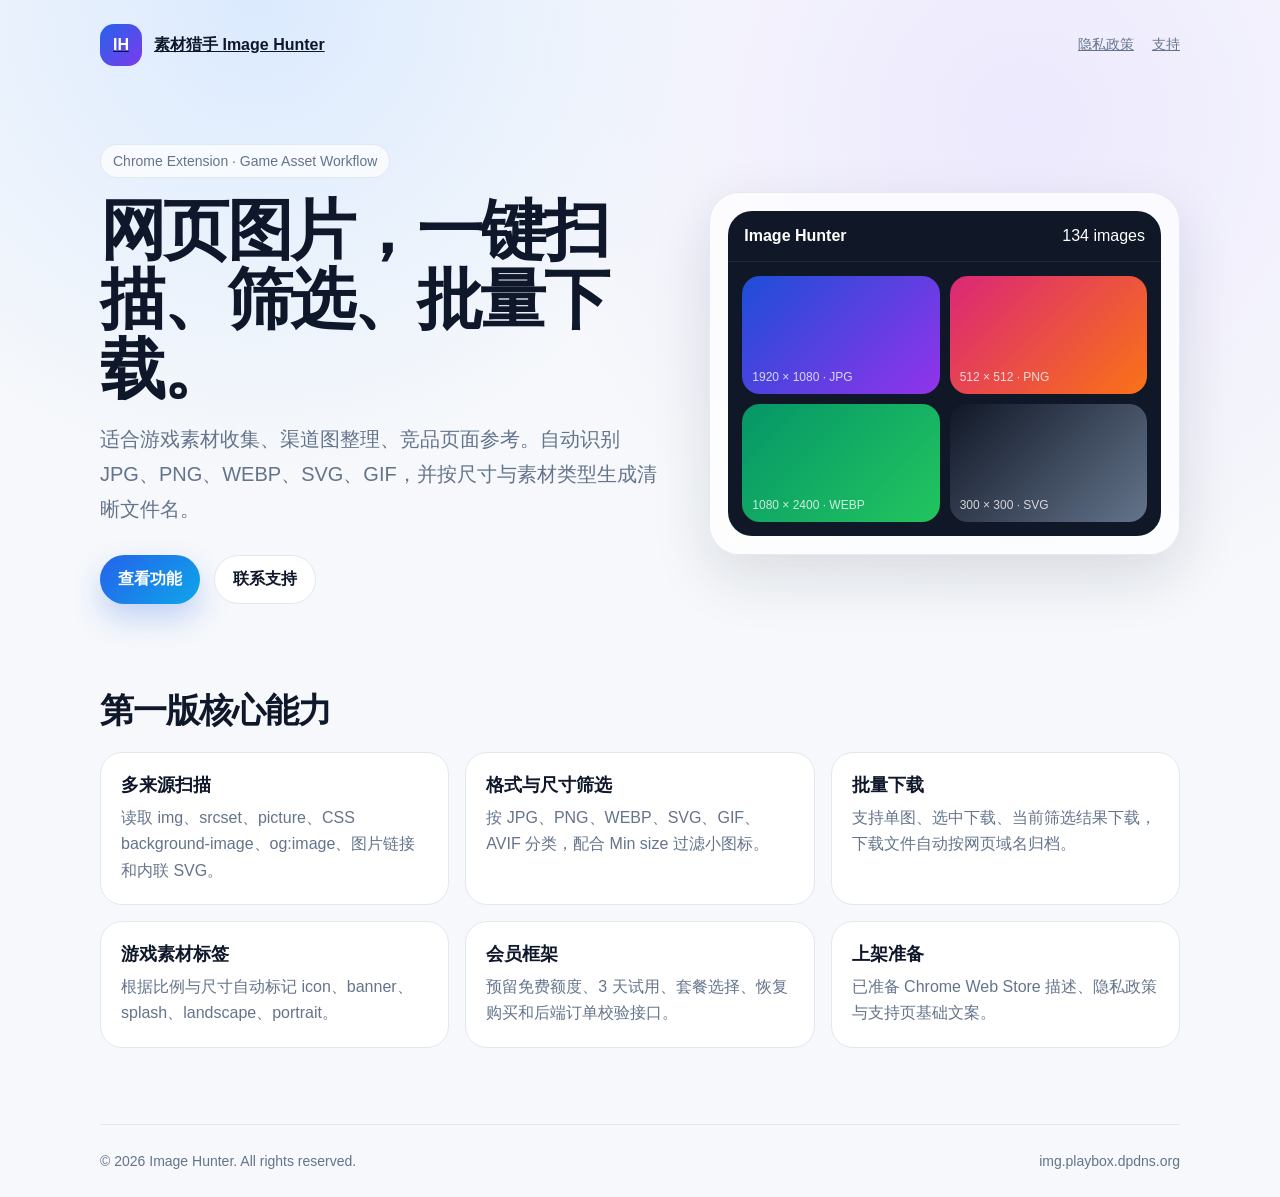
==== index.html @ cf225bb0 "update files" ====
<!doctype html>
<html lang="zh-CN">
<head>
  <meta charset="utf-8" />
  <meta name="viewport" content="width=device-width, initial-scale=1" />
  <title>素材猎手 Image Hunter - 网页图片批量下载器</title>
  <meta name="description" content="素材猎手 Image Hunter，一键扫描网页图片，按格式、尺寸和素材类型筛选，批量下载并自动命名。" />
  <link rel="stylesheet" href="./assets/site.css" />
</head>
<body>
  <div class="wrap">
    <nav class="nav">
      <a class="logo" href="/" aria-label="素材猎手首页"><span class="logo-mark">IH</span><span>素材猎手 Image Hunter</span></a>
      <div class="nav-links">
        <a href="/privacy">隐私政策</a>
        <a href="/support">支持</a>
      </div>
    </nav>

    <section class="hero">
      <div>
        <span class="badge">Chrome Extension · Game Asset Workflow</span>
        <h1>网页图片，一键扫描、筛选、批量下载。</h1>
        <p class="lead">适合游戏素材收集、渠道图整理、竞品页面参考。自动识别 JPG、PNG、WEBP、SVG、GIF，并按尺寸与素材类型生成清晰文件名。</p>
        <div class="actions">
          <a class="btn primary" href="#features">查看功能</a>
          <a class="btn secondary" href="/support">联系支持</a>
        </div>
      </div>
      <div class="product-card">
        <div class="mock" aria-hidden="true">
          <div class="mock-top"><strong>Image Hunter</strong><span>134 images</span></div>
          <div class="mock-grid">
            <div class="tile" data-size="1920 × 1080 · JPG"></div>
            <div class="tile" data-size="512 × 512 · PNG"></div>
            <div class="tile" data-size="1080 × 2400 · WEBP"></div>
            <div class="tile" data-size="300 × 300 · SVG"></div>
          </div>
        </div>
      </div>
    </section>

    <section id="features" class="section">
      <h2>第一版核心能力</h2>
      <div class="grid">
        <article class="card"><h3>多来源扫描</h3><p>读取 img、srcset、picture、CSS background-image、og:image、图片链接和内联 SVG。</p></article>
        <article class="card"><h3>格式与尺寸筛选</h3><p>按 JPG、PNG、WEBP、SVG、GIF、AVIF 分类，配合 Min size 过滤小图标。</p></article>
        <article class="card"><h3>批量下载</h3><p>支持单图、选中下载、当前筛选结果下载，下载文件自动按网页域名归档。</p></article>
        <article class="card"><h3>游戏素材标签</h3><p>根据比例与尺寸自动标记 icon、banner、splash、landscape、portrait。</p></article>
        <article class="card"><h3>会员框架</h3><p>预留免费额度、3 天试用、套餐选择、恢复购买和后端订单校验接口。</p></article>
        <article class="card"><h3>上架准备</h3><p>已准备 Chrome Web Store 描述、隐私政策与支持页基础文案。</p></article>
      </div>
    </section>

    <footer class="footer">
      <span>© 2026 Image Hunter. All rights reserved.</span>
      <span>img.playbox.dpdns.org</span>
    </footer>
  </div>
</body>
</html>
---- assets/site.css ----
:root {
  color-scheme: light;
  --bg: #f6f8fb;
  --card: #ffffff;
  --text: #0f172a;
  --muted: #64748b;
  --line: #e2e8f0;
  --brand: #2563eb;
  --brand2: #7c3aed;
  --soft: #eef4ff;
  --radius: 22px;
}
* { box-sizing: border-box; }
body {
  margin: 0;
  font-family: -apple-system, BlinkMacSystemFont, "Segoe UI", "PingFang SC", "Microsoft YaHei", Arial, sans-serif;
  background: radial-gradient(circle at 20% 0%, #dbeafe 0, transparent 30%), radial-gradient(circle at 80% 10%, #ede9fe 0, transparent 34%), var(--bg);
  color: var(--text);
}
a { color: inherit; }
.wrap { width: min(1080px, calc(100% - 40px)); margin: 0 auto; }
.nav { display: flex; align-items: center; justify-content: space-between; padding: 24px 0; }
.logo { display: flex; gap: 12px; align-items: center; font-weight: 800; }
.logo-mark { width: 42px; height: 42px; border-radius: 14px; background: linear-gradient(135deg, var(--brand), var(--brand2)); display: grid; place-items: center; color: white; }
.nav-links { display: flex; gap: 18px; color: var(--muted); font-size: 14px; }
.hero { display: grid; grid-template-columns: 1.1fr .9fr; gap: 34px; align-items: center; padding: 54px 0 48px; }
.badge { display: inline-flex; gap: 8px; align-items: center; padding: 8px 12px; border: 1px solid var(--line); border-radius: 999px; background: rgba(255,255,255,.7); color: var(--muted); font-size: 14px; }
h1 { font-size: clamp(36px, 6vw, 66px); line-height: 1.05; margin: 18px 0 18px; letter-spacing: -0.04em; }
.lead { font-size: 20px; line-height: 1.75; color: var(--muted); margin: 0 0 28px; }
.actions { display: flex; gap: 14px; flex-wrap: wrap; }
.btn { border: 0; border-radius: 999px; padding: 13px 18px; font-weight: 800; text-decoration: none; display: inline-flex; align-items: center; justify-content: center; }
.btn.primary { color: white; background: linear-gradient(135deg, var(--brand), #0ea5e9); box-shadow: 0 14px 30px rgba(37,99,235,.25); }
.btn.secondary { background: white; color: var(--text); border: 1px solid var(--line); }
.product-card { background: rgba(255,255,255,.72); border: 1px solid rgba(226,232,240,.9); border-radius: 30px; padding: 18px; box-shadow: 0 22px 60px rgba(15, 23, 42, .12); backdrop-filter: blur(12px); }
.mock { border-radius: 24px; overflow: hidden; background: #101827; color: white; }
.mock-top { display: flex; align-items: center; justify-content: space-between; padding: 16px; border-bottom: 1px solid rgba(255,255,255,.08); }
.mock-grid { display: grid; grid-template-columns: repeat(2, 1fr); gap: 10px; padding: 14px; }
.tile { height: 118px; border-radius: 18px; position: relative; overflow: hidden; background: linear-gradient(135deg, #1d4ed8, #9333ea); }
.tile:nth-child(2) { background: linear-gradient(135deg, #db2777, #f97316); }
.tile:nth-child(3) { background: linear-gradient(135deg, #059669, #22c55e); }
.tile:nth-child(4) { background: linear-gradient(135deg, #111827, #64748b); }
.tile::after { content: attr(data-size); position: absolute; left: 10px; bottom: 10px; font-size: 12px; color: rgba(255,255,255,.78); }
.section { padding: 36px 0; }
.section h2 { font-size: 34px; letter-spacing: -0.03em; margin: 0 0 18px; }
.grid { display: grid; grid-template-columns: repeat(3, 1fr); gap: 16px; }
.card { background: var(--card); border: 1px solid var(--line); border-radius: var(--radius); padding: 20px; }
.card h3 { margin: 0 0 8px; font-size: 18px; }
.card p { margin: 0; color: var(--muted); line-height: 1.65; }
.footer { border-top: 1px solid var(--line); margin-top: 40px; padding: 28px 0; color: var(--muted); font-size: 14px; display: flex; justify-content: space-between; gap: 18px; flex-wrap: wrap; }
.doc { background: rgba(255,255,255,.82); border: 1px solid var(--line); border-radius: 26px; padding: 28px; line-height: 1.75; }
.doc h1 { font-size: 36px; }
.doc h2 { margin-top: 28px; }
.doc p, .doc li { color: var(--muted); }
@media (max-width: 820px) {
  .hero, .grid { grid-template-columns: 1fr; }
  .nav { align-items: flex-start; gap: 14px; flex-direction: column; }
}
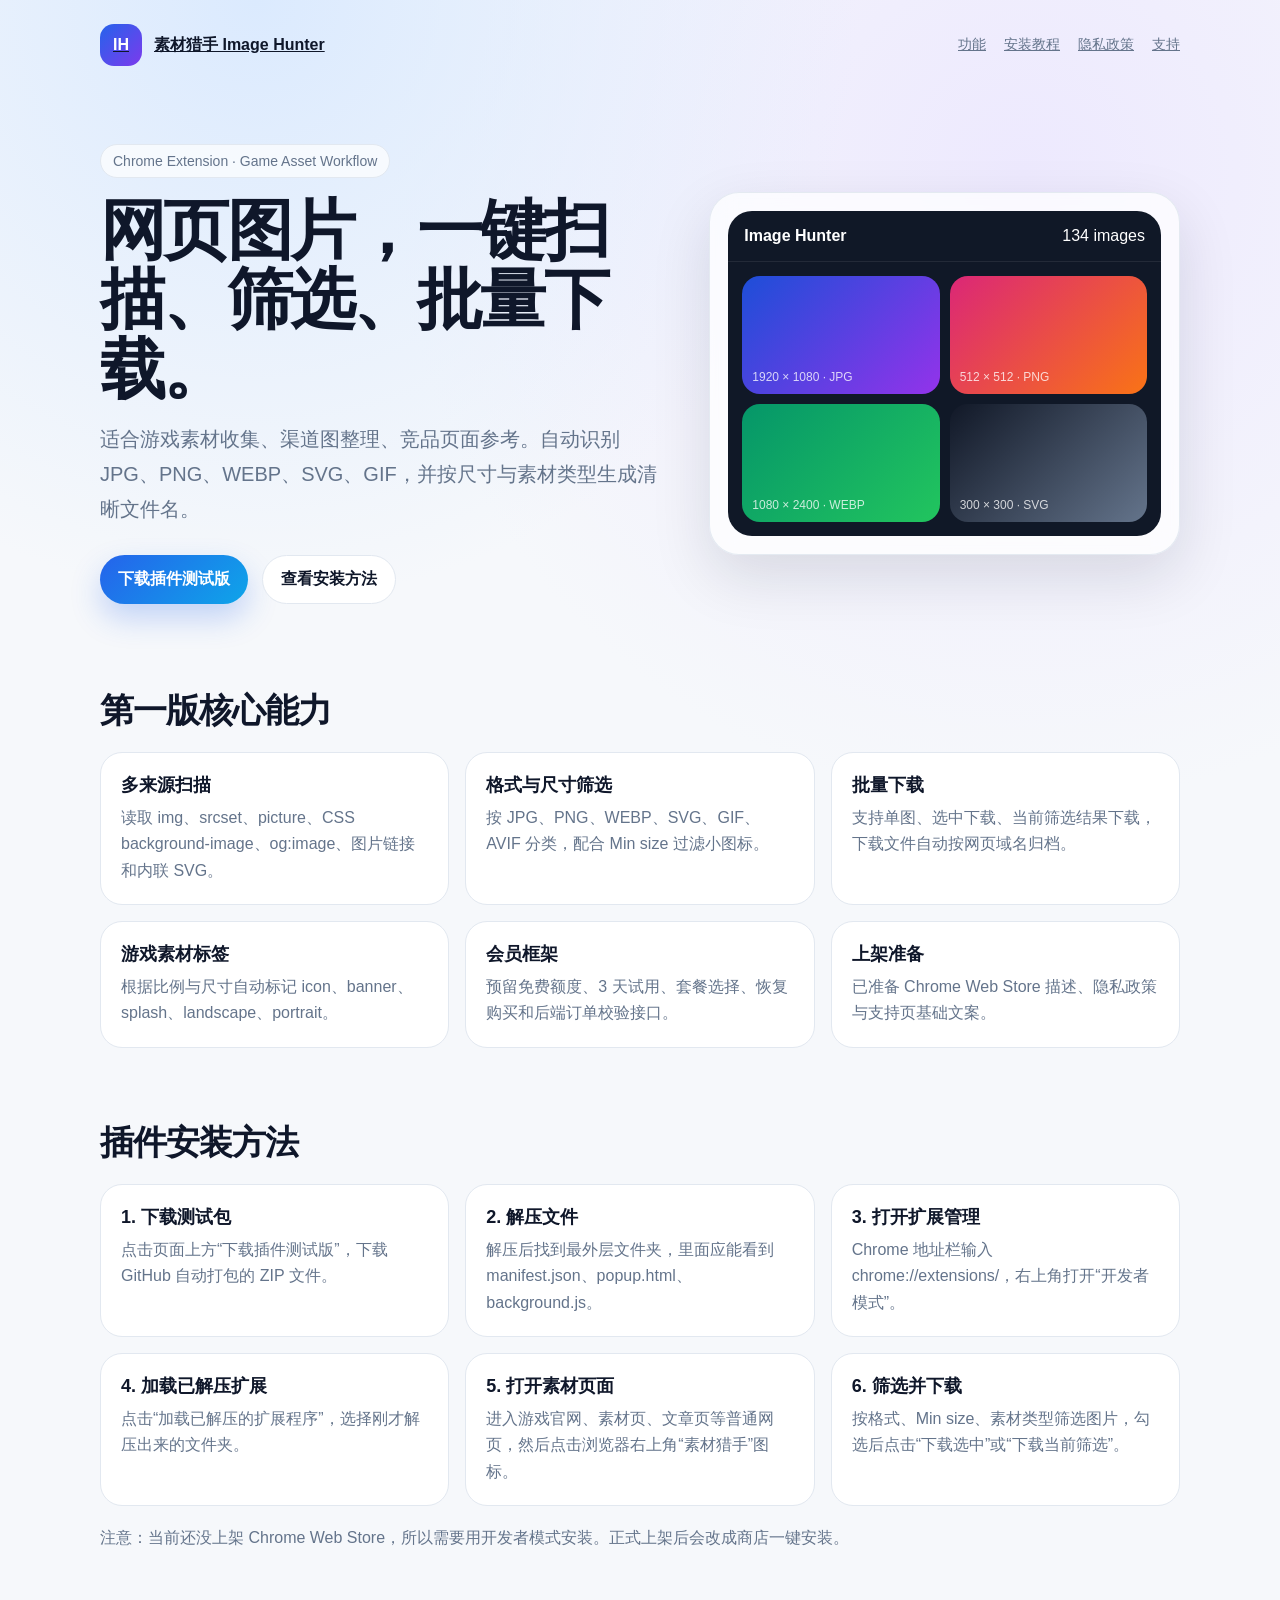
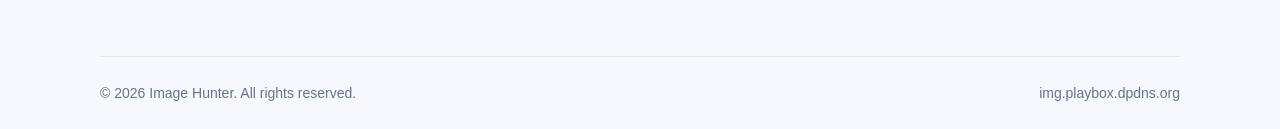
==== commit 49f09f65: "add plugin download link" ====
--- a/index.html
+++ b/index.html
@@ -12,6 +12,8 @@
     <nav class="nav">
       <a class="logo" href="/" aria-label="素材猎手首页"><span class="logo-mark">IH</span><span>素材猎手 Image Hunter</span></a>
       <div class="nav-links">
+        <a href="#features">功能</a>
+        <a href="#install">安装教程</a>
         <a href="/privacy">隐私政策</a>
         <a href="/support">支持</a>
       </div>
@@ -23,8 +25,8 @@
         <h1>网页图片，一键扫描、筛选、批量下载。</h1>
         <p class="lead">适合游戏素材收集、渠道图整理、竞品页面参考。自动识别 JPG、PNG、WEBP、SVG、GIF，并按尺寸与素材类型生成清晰文件名。</p>
         <div class="actions">
-          <a class="btn primary" href="#features">查看功能</a>
-          <a class="btn secondary" href="/support">联系支持</a>
+          <a class="btn primary" href="https://github.com/wangmiao033/img.playbox.dpdns.org/archive/refs/heads/main.zip">下载插件测试版</a>
+          <a class="btn secondary" href="#install">查看安装方法</a>
         </div>
       </div>
       <div class="product-card">
@@ -52,6 +54,19 @@
       </div>
     </section>
 
+    <section id="install" class="section">
+      <h2>插件安装方法</h2>
+      <div class="grid">
+        <article class="card"><h3>1. 下载测试包</h3><p>点击页面上方“下载插件测试版”，下载 GitHub 自动打包的 ZIP 文件。</p></article>
+        <article class="card"><h3>2. 解压文件</h3><p>解压后找到最外层文件夹，里面应能看到 manifest.json、popup.html、background.js。</p></article>
+        <article class="card"><h3>3. 打开扩展管理</h3><p>Chrome 地址栏输入 chrome://extensions/，右上角打开“开发者模式”。</p></article>
+        <article class="card"><h3>4. 加载已解压扩展</h3><p>点击“加载已解压的扩展程序”，选择刚才解压出来的文件夹。</p></article>
+        <article class="card"><h3>5. 打开素材页面</h3><p>进入游戏官网、素材页、文章页等普通网页，然后点击浏览器右上角“素材猎手”图标。</p></article>
+        <article class="card"><h3>6. 筛选并下载</h3><p>按格式、Min size、素材类型筛选图片，勾选后点击“下载选中”或“下载当前筛选”。</p></article>
+      </div>
+      <p class="lead" style="font-size:16px;margin-top:18px;">注意：当前还没上架 Chrome Web Store，所以需要用开发者模式安装。正式上架后会改成商店一键安装。</p>
+    </section>
+
     <footer class="footer">
       <span>© 2026 Image Hunter. All rights reserved.</span>
       <span>img.playbox.dpdns.org</span>
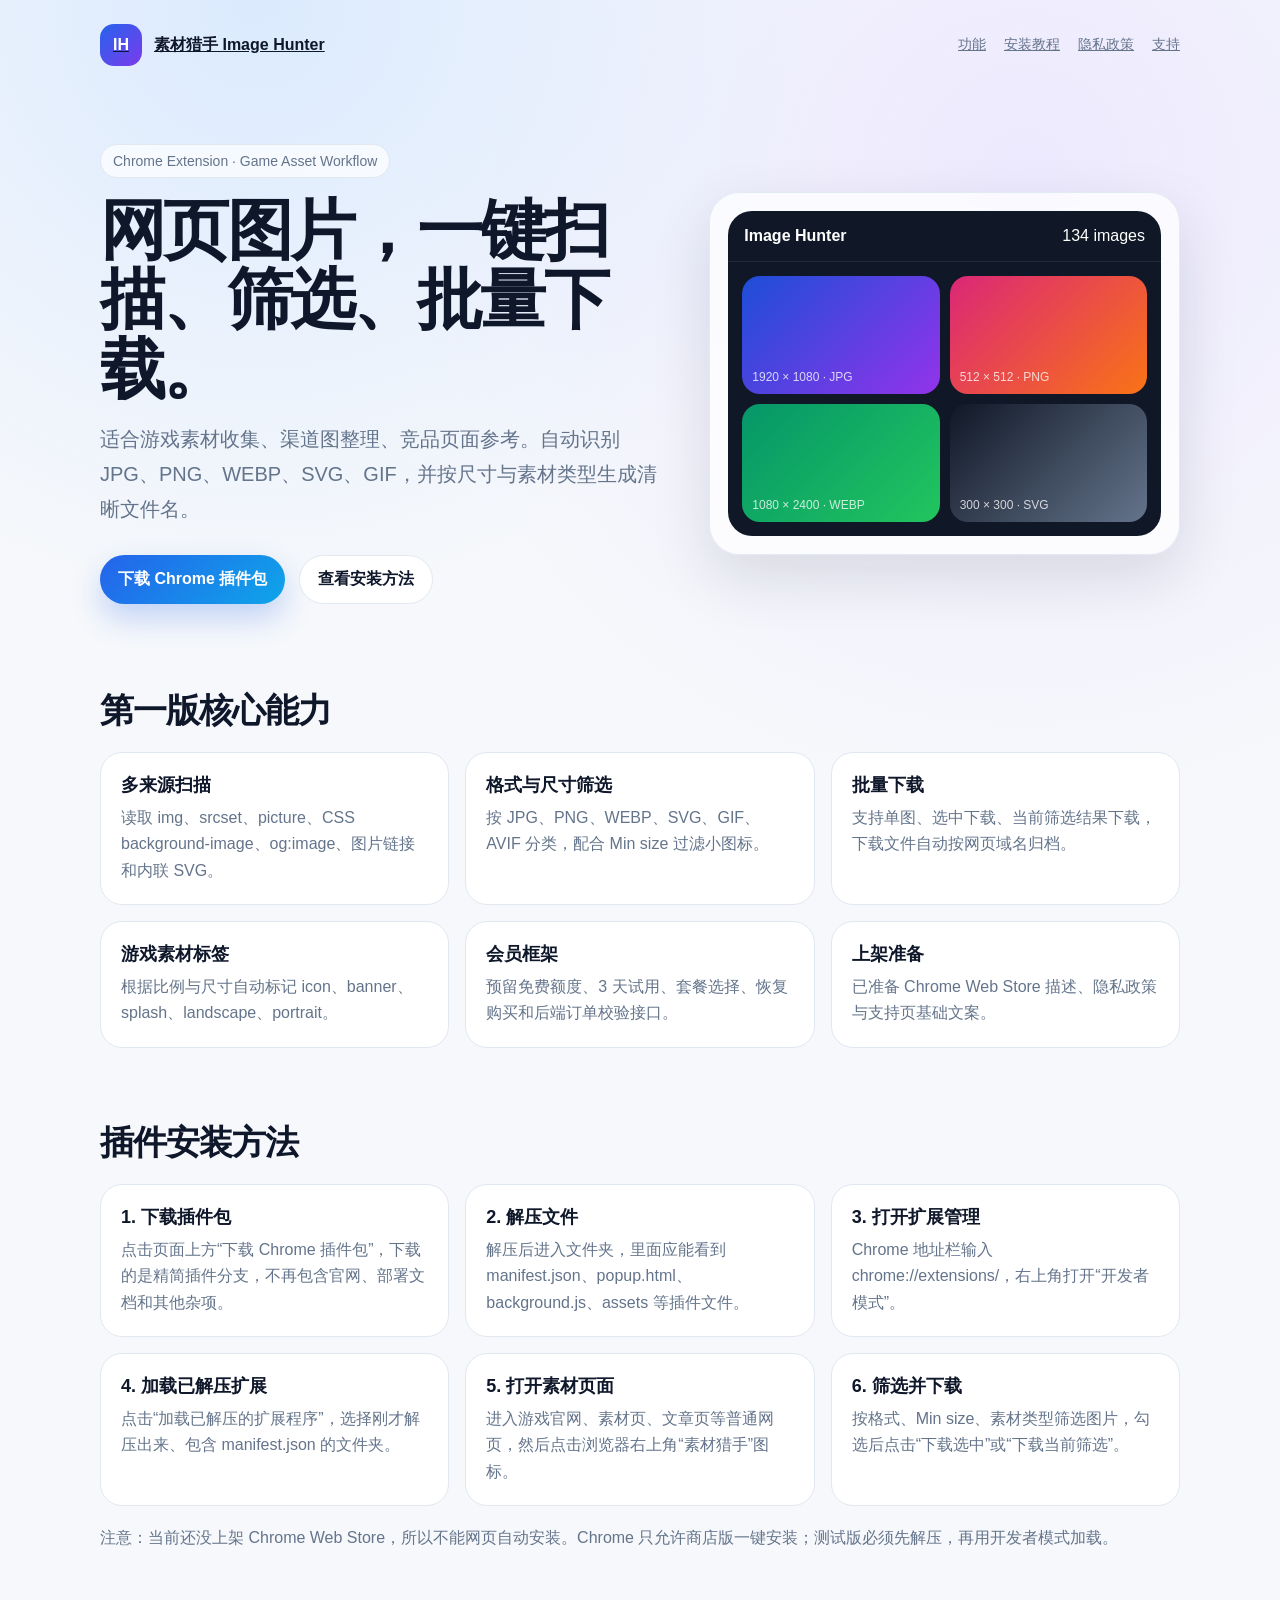
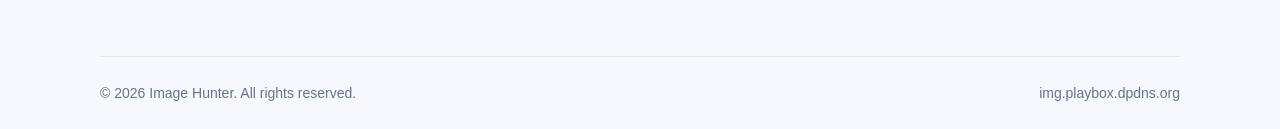
==== commit 9395c016: "use plugin branch download" ====
--- a/index.html
+++ b/index.html
@@ -25,7 +25,7 @@
         <h1>网页图片，一键扫描、筛选、批量下载。</h1>
         <p class="lead">适合游戏素材收集、渠道图整理、竞品页面参考。自动识别 JPG、PNG、WEBP、SVG、GIF，并按尺寸与素材类型生成清晰文件名。</p>
         <div class="actions">
-          <a class="btn primary" href="https://github.com/wangmiao033/img.playbox.dpdns.org/archive/refs/heads/main.zip">下载插件测试版</a>
+          <a class="btn primary" href="https://github.com/wangmiao033/img.playbox.dpdns.org/archive/refs/heads/plugin.zip">下载 Chrome 插件包</a>
           <a class="btn secondary" href="#install">查看安装方法</a>
         </div>
       </div>
@@ -57,14 +57,14 @@
     <section id="install" class="section">
       <h2>插件安装方法</h2>
       <div class="grid">
-        <article class="card"><h3>1. 下载测试包</h3><p>点击页面上方“下载插件测试版”，下载 GitHub 自动打包的 ZIP 文件。</p></article>
-        <article class="card"><h3>2. 解压文件</h3><p>解压后找到最外层文件夹，里面应能看到 manifest.json、popup.html、background.js。</p></article>
+        <article class="card"><h3>1. 下载插件包</h3><p>点击页面上方“下载 Chrome 插件包”，下载的是精简插件分支，不再包含官网、部署文档和其他杂项。</p></article>
+        <article class="card"><h3>2. 解压文件</h3><p>解压后进入文件夹，里面应能看到 manifest.json、popup.html、background.js、assets 等插件文件。</p></article>
         <article class="card"><h3>3. 打开扩展管理</h3><p>Chrome 地址栏输入 chrome://extensions/，右上角打开“开发者模式”。</p></article>
-        <article class="card"><h3>4. 加载已解压扩展</h3><p>点击“加载已解压的扩展程序”，选择刚才解压出来的文件夹。</p></article>
+        <article class="card"><h3>4. 加载已解压扩展</h3><p>点击“加载已解压的扩展程序”，选择刚才解压出来、包含 manifest.json 的文件夹。</p></article>
         <article class="card"><h3>5. 打开素材页面</h3><p>进入游戏官网、素材页、文章页等普通网页，然后点击浏览器右上角“素材猎手”图标。</p></article>
         <article class="card"><h3>6. 筛选并下载</h3><p>按格式、Min size、素材类型筛选图片，勾选后点击“下载选中”或“下载当前筛选”。</p></article>
       </div>
-      <p class="lead" style="font-size:16px;margin-top:18px;">注意：当前还没上架 Chrome Web Store，所以需要用开发者模式安装。正式上架后会改成商店一键安装。</p>
+      <p class="lead" style="font-size:16px;margin-top:18px;">注意：当前还没上架 Chrome Web Store，所以不能网页自动安装。Chrome 只允许商店版一键安装；测试版必须先解压，再用开发者模式加载。</p>
     </section>
 
     <footer class="footer">
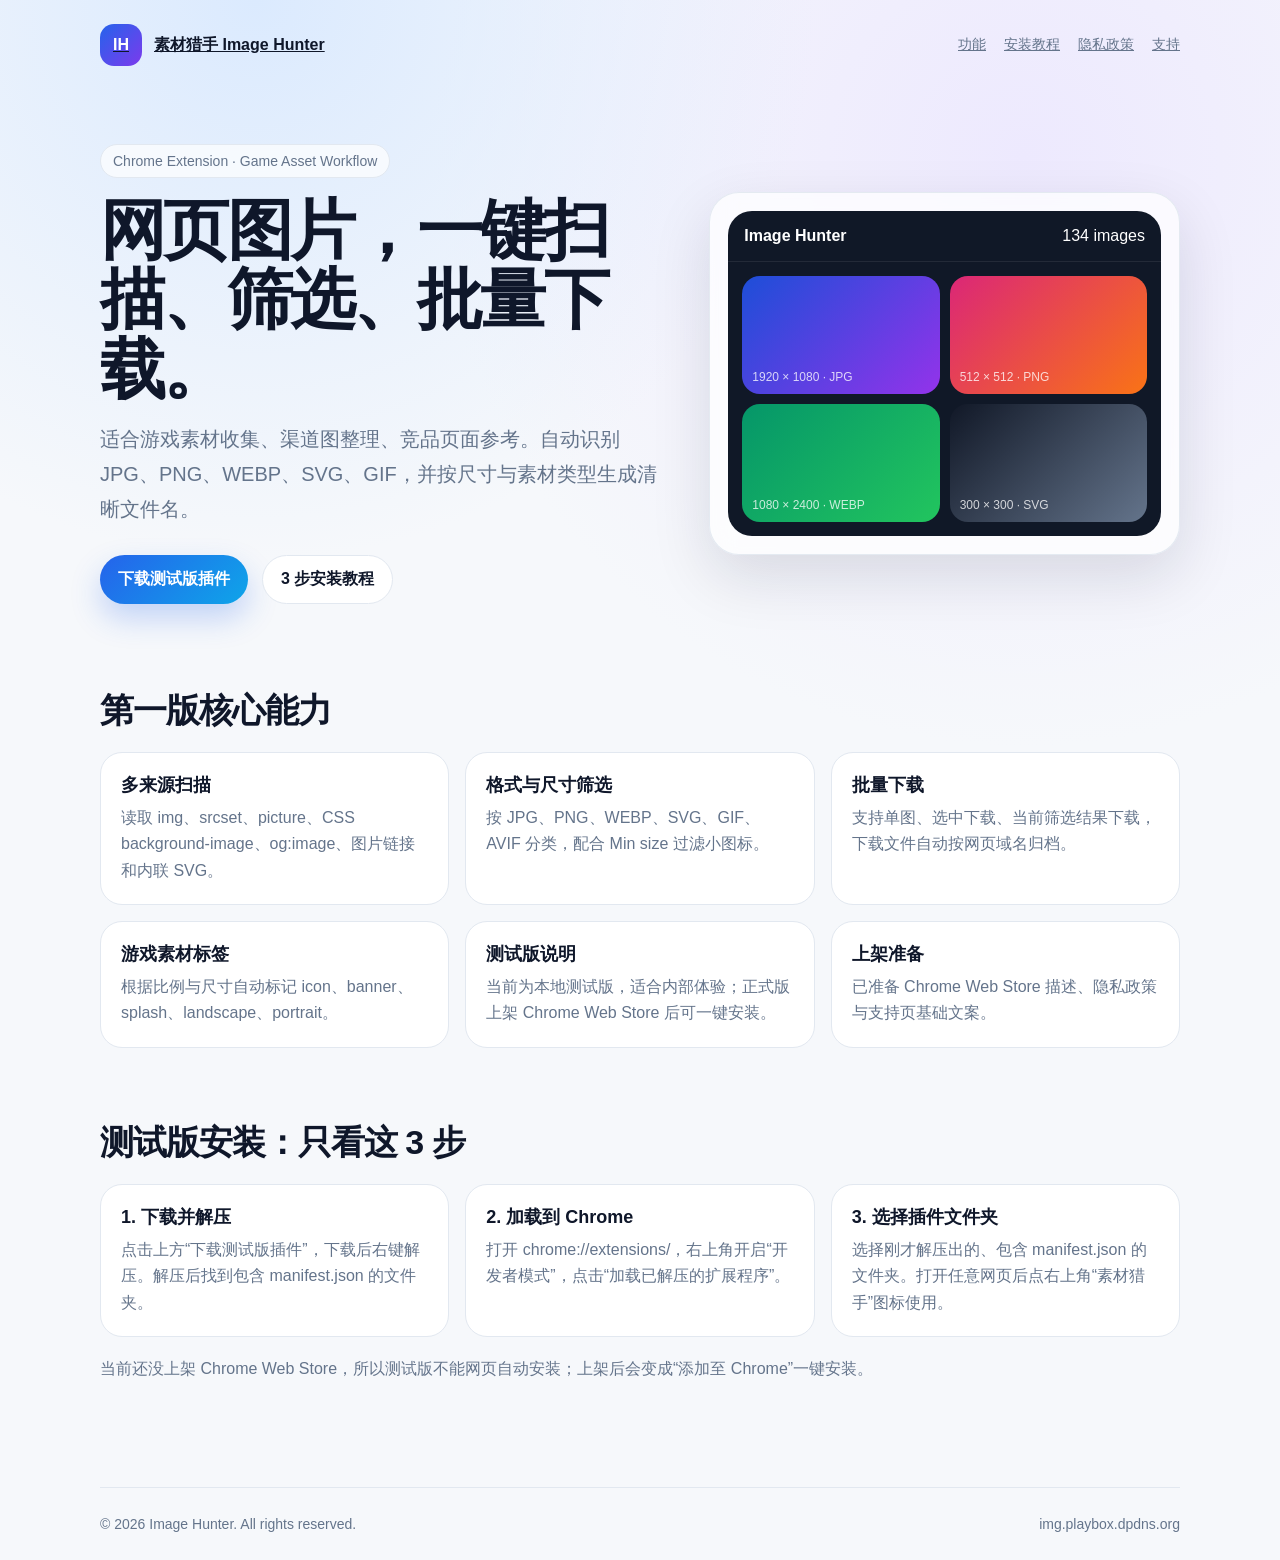
==== commit c4016ede: "simplify test install guide" ====
--- a/index.html
+++ b/index.html
@@ -25,8 +25,8 @@
         <h1>网页图片，一键扫描、筛选、批量下载。</h1>
         <p class="lead">适合游戏素材收集、渠道图整理、竞品页面参考。自动识别 JPG、PNG、WEBP、SVG、GIF，并按尺寸与素材类型生成清晰文件名。</p>
         <div class="actions">
-          <a class="btn primary" href="https://github.com/wangmiao033/img.playbox.dpdns.org/archive/refs/heads/plugin.zip">下载 Chrome 插件包</a>
-          <a class="btn secondary" href="#install">查看安装方法</a>
+          <a class="btn primary" href="https://github.com/wangmiao033/img.playbox.dpdns.org/archive/refs/heads/plugin.zip">下载测试版插件</a>
+          <a class="btn secondary" href="#install">3 步安装教程</a>
         </div>
       </div>
       <div class="product-card">
@@ -49,22 +49,19 @@
         <article class="card"><h3>格式与尺寸筛选</h3><p>按 JPG、PNG、WEBP、SVG、GIF、AVIF 分类，配合 Min size 过滤小图标。</p></article>
         <article class="card"><h3>批量下载</h3><p>支持单图、选中下载、当前筛选结果下载，下载文件自动按网页域名归档。</p></article>
         <article class="card"><h3>游戏素材标签</h3><p>根据比例与尺寸自动标记 icon、banner、splash、landscape、portrait。</p></article>
-        <article class="card"><h3>会员框架</h3><p>预留免费额度、3 天试用、套餐选择、恢复购买和后端订单校验接口。</p></article>
+        <article class="card"><h3>测试版说明</h3><p>当前为本地测试版，适合内部体验；正式版上架 Chrome Web Store 后可一键安装。</p></article>
         <article class="card"><h3>上架准备</h3><p>已准备 Chrome Web Store 描述、隐私政策与支持页基础文案。</p></article>
       </div>
     </section>
 
     <section id="install" class="section">
-      <h2>插件安装方法</h2>
+      <h2>测试版安装：只看这 3 步</h2>
       <div class="grid">
-        <article class="card"><h3>1. 下载插件包</h3><p>点击页面上方“下载 Chrome 插件包”，下载的是精简插件分支，不再包含官网、部署文档和其他杂项。</p></article>
-        <article class="card"><h3>2. 解压文件</h3><p>解压后进入文件夹，里面应能看到 manifest.json、popup.html、background.js、assets 等插件文件。</p></article>
-        <article class="card"><h3>3. 打开扩展管理</h3><p>Chrome 地址栏输入 chrome://extensions/，右上角打开“开发者模式”。</p></article>
-        <article class="card"><h3>4. 加载已解压扩展</h3><p>点击“加载已解压的扩展程序”，选择刚才解压出来、包含 manifest.json 的文件夹。</p></article>
-        <article class="card"><h3>5. 打开素材页面</h3><p>进入游戏官网、素材页、文章页等普通网页，然后点击浏览器右上角“素材猎手”图标。</p></article>
-        <article class="card"><h3>6. 筛选并下载</h3><p>按格式、Min size、素材类型筛选图片，勾选后点击“下载选中”或“下载当前筛选”。</p></article>
+        <article class="card"><h3>1. 下载并解压</h3><p>点击上方“下载测试版插件”，下载后右键解压。解压后找到包含 manifest.json 的文件夹。</p></article>
+        <article class="card"><h3>2. 加载到 Chrome</h3><p>打开 chrome://extensions/，右上角开启“开发者模式”，点击“加载已解压的扩展程序”。</p></article>
+        <article class="card"><h3>3. 选择插件文件夹</h3><p>选择刚才解压出的、包含 manifest.json 的文件夹。打开任意网页后点右上角“素材猎手”图标使用。</p></article>
       </div>
-      <p class="lead" style="font-size:16px;margin-top:18px;">注意：当前还没上架 Chrome Web Store，所以不能网页自动安装。Chrome 只允许商店版一键安装；测试版必须先解压，再用开发者模式加载。</p>
+      <p class="lead" style="font-size:16px;margin-top:18px;">当前还没上架 Chrome Web Store，所以测试版不能网页自动安装；上架后会变成“添加至 Chrome”一键安装。</p>
     </section>
 
     <footer class="footer">
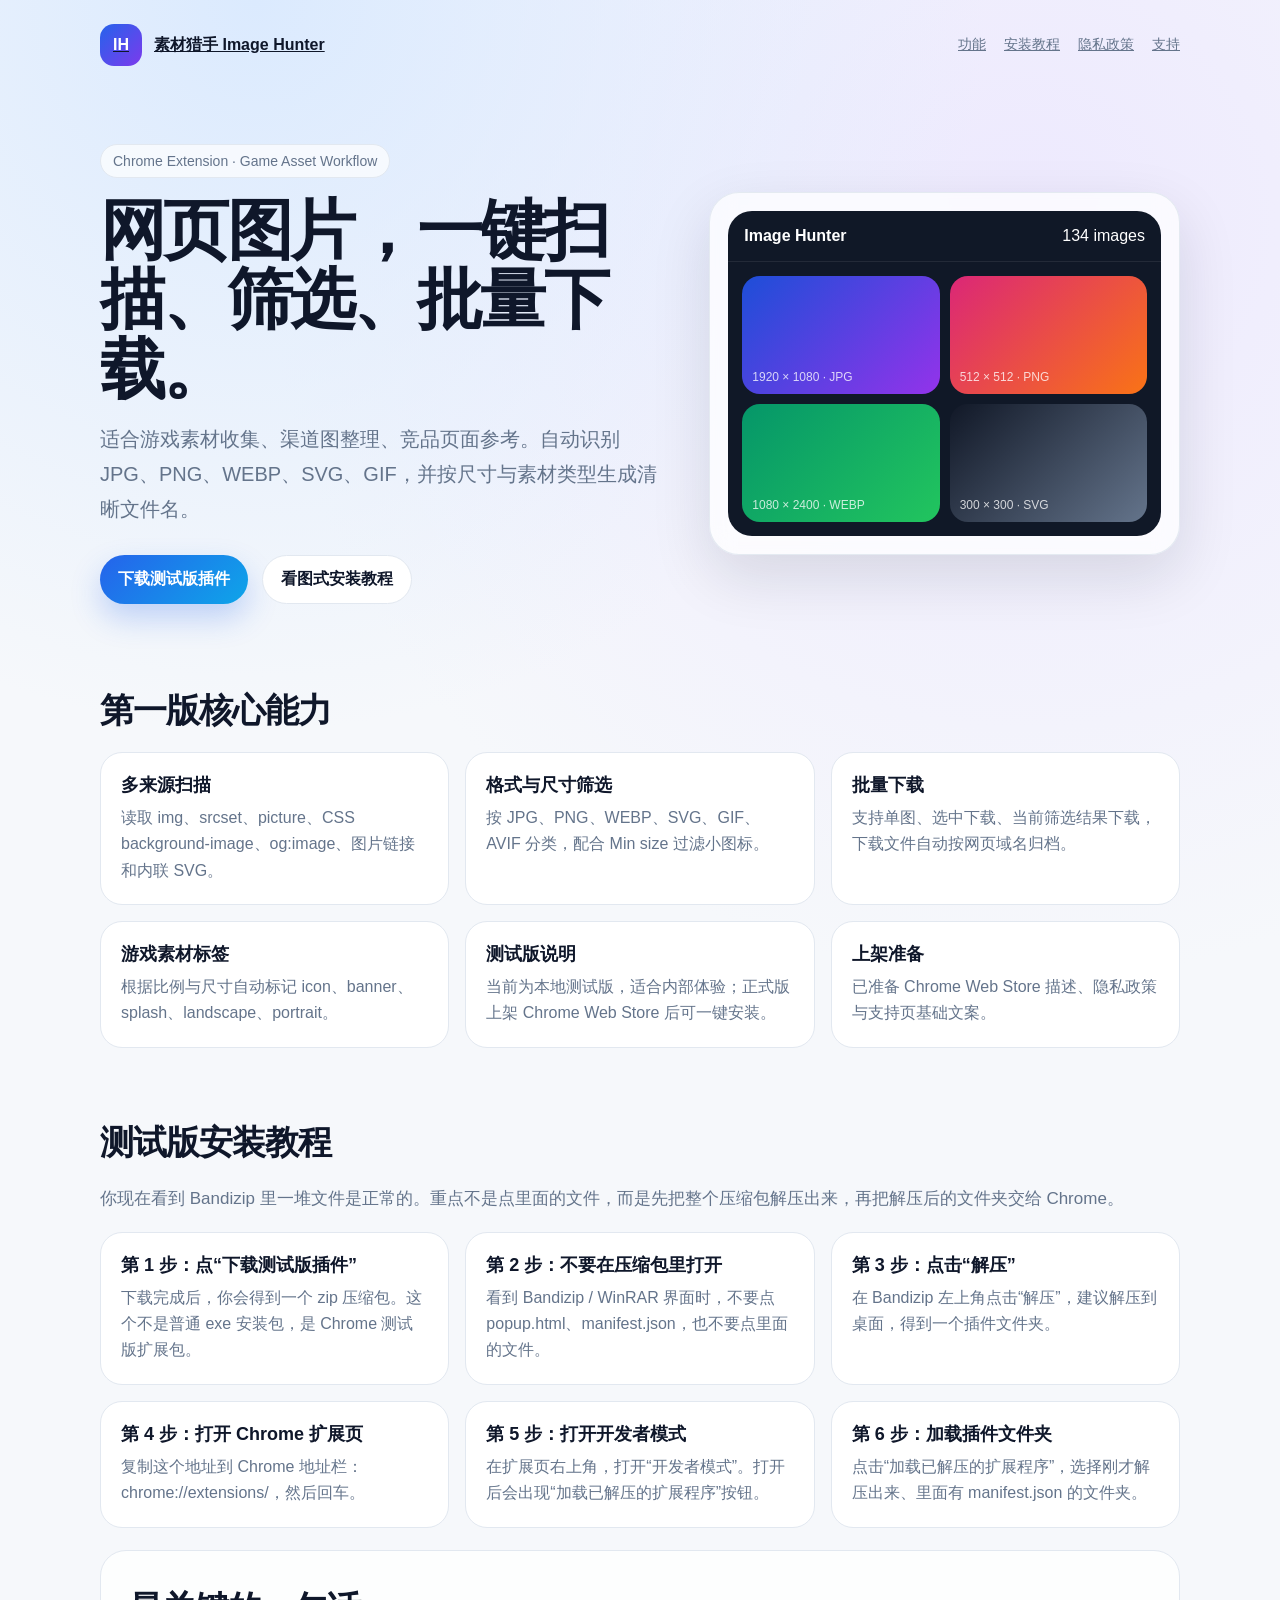
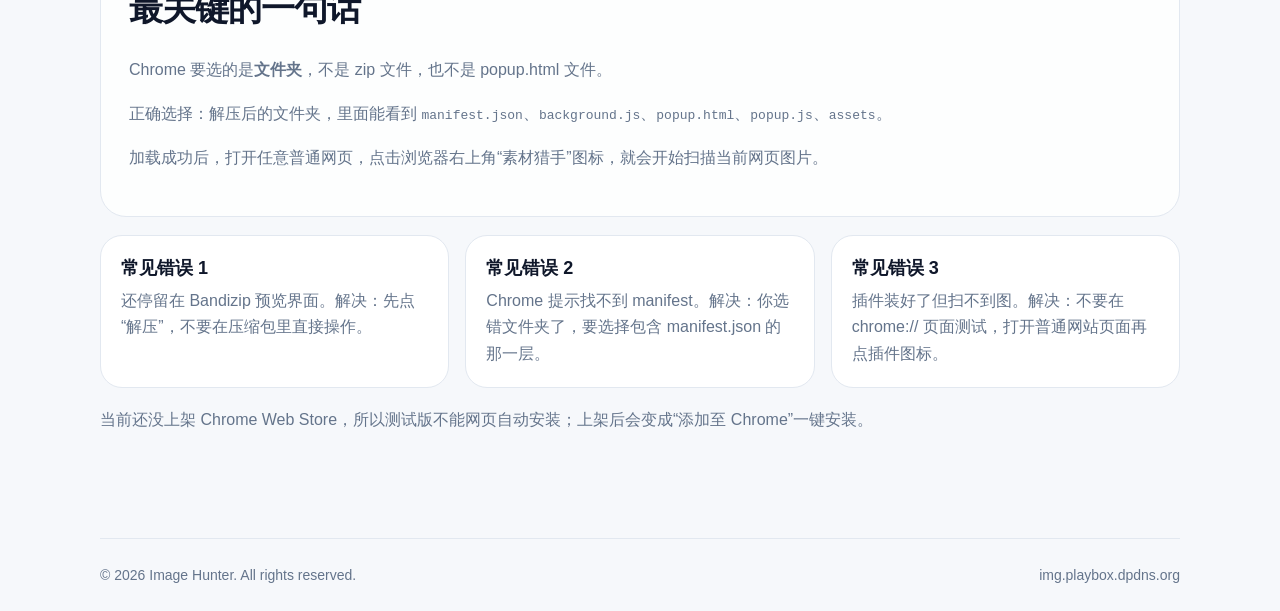
==== commit d52f142a: "expand test install guide" ====
--- a/index.html
+++ b/index.html
@@ -26,7 +26,7 @@
         <p class="lead">适合游戏素材收集、渠道图整理、竞品页面参考。自动识别 JPG、PNG、WEBP、SVG、GIF，并按尺寸与素材类型生成清晰文件名。</p>
         <div class="actions">
           <a class="btn primary" href="https://github.com/wangmiao033/img.playbox.dpdns.org/archive/refs/heads/plugin.zip">下载测试版插件</a>
-          <a class="btn secondary" href="#install">3 步安装教程</a>
+          <a class="btn secondary" href="#install">看图式安装教程</a>
         </div>
       </div>
       <div class="product-card">
@@ -55,12 +55,31 @@
     </section>
 
     <section id="install" class="section">
-      <h2>测试版安装：只看这 3 步</h2>
+      <h2>测试版安装教程</h2>
+      <p class="lead" style="font-size:17px;margin-bottom:18px;">你现在看到 Bandizip 里一堆文件是正常的。重点不是点里面的文件，而是先把整个压缩包解压出来，再把解压后的文件夹交给 Chrome。</p>
+
       <div class="grid">
-        <article class="card"><h3>1. 下载并解压</h3><p>点击上方“下载测试版插件”，下载后右键解压。解压后找到包含 manifest.json 的文件夹。</p></article>
-        <article class="card"><h3>2. 加载到 Chrome</h3><p>打开 chrome://extensions/，右上角开启“开发者模式”，点击“加载已解压的扩展程序”。</p></article>
-        <article class="card"><h3>3. 选择插件文件夹</h3><p>选择刚才解压出的、包含 manifest.json 的文件夹。打开任意网页后点右上角“素材猎手”图标使用。</p></article>
+        <article class="card"><h3>第 1 步：点“下载测试版插件”</h3><p>下载完成后，你会得到一个 zip 压缩包。这个不是普通 exe 安装包，是 Chrome 测试版扩展包。</p></article>
+        <article class="card"><h3>第 2 步：不要在压缩包里打开</h3><p>看到 Bandizip / WinRAR 界面时，不要点 popup.html、manifest.json，也不要点里面的文件。</p></article>
+        <article class="card"><h3>第 3 步：点击“解压”</h3><p>在 Bandizip 左上角点击“解压”，建议解压到桌面，得到一个插件文件夹。</p></article>
+        <article class="card"><h3>第 4 步：打开 Chrome 扩展页</h3><p>复制这个地址到 Chrome 地址栏：chrome://extensions/，然后回车。</p></article>
+        <article class="card"><h3>第 5 步：打开开发者模式</h3><p>在扩展页右上角，打开“开发者模式”。打开后会出现“加载已解压的扩展程序”按钮。</p></article>
+        <article class="card"><h3>第 6 步：加载插件文件夹</h3><p>点击“加载已解压的扩展程序”，选择刚才解压出来、里面有 manifest.json 的文件夹。</p></article>
       </div>
+
+      <div class="doc" style="margin-top:22px;">
+        <h2 style="margin-top:0;">最关键的一句话</h2>
+        <p>Chrome 要选的是<strong>文件夹</strong>，不是 zip 文件，也不是 popup.html 文件。</p>
+        <p>正确选择：解压后的文件夹，里面能看到 <code>manifest.json</code>、<code>background.js</code>、<code>popup.html</code>、<code>popup.js</code>、<code>assets</code>。</p>
+        <p>加载成功后，打开任意普通网页，点击浏览器右上角“素材猎手”图标，就会开始扫描当前网页图片。</p>
+      </div>
+
+      <div class="grid" style="margin-top:18px;">
+        <article class="card"><h3>常见错误 1</h3><p>还停留在 Bandizip 预览界面。解决：先点“解压”，不要在压缩包里直接操作。</p></article>
+        <article class="card"><h3>常见错误 2</h3><p>Chrome 提示找不到 manifest。解决：你选错文件夹了，要选择包含 manifest.json 的那一层。</p></article>
+        <article class="card"><h3>常见错误 3</h3><p>插件装好了但扫不到图。解决：不要在 chrome:// 页面测试，打开普通网站页面再点插件图标。</p></article>
+      </div>
+
       <p class="lead" style="font-size:16px;margin-top:18px;">当前还没上架 Chrome Web Store，所以测试版不能网页自动安装；上架后会变成“添加至 Chrome”一键安装。</p>
     </section>
 
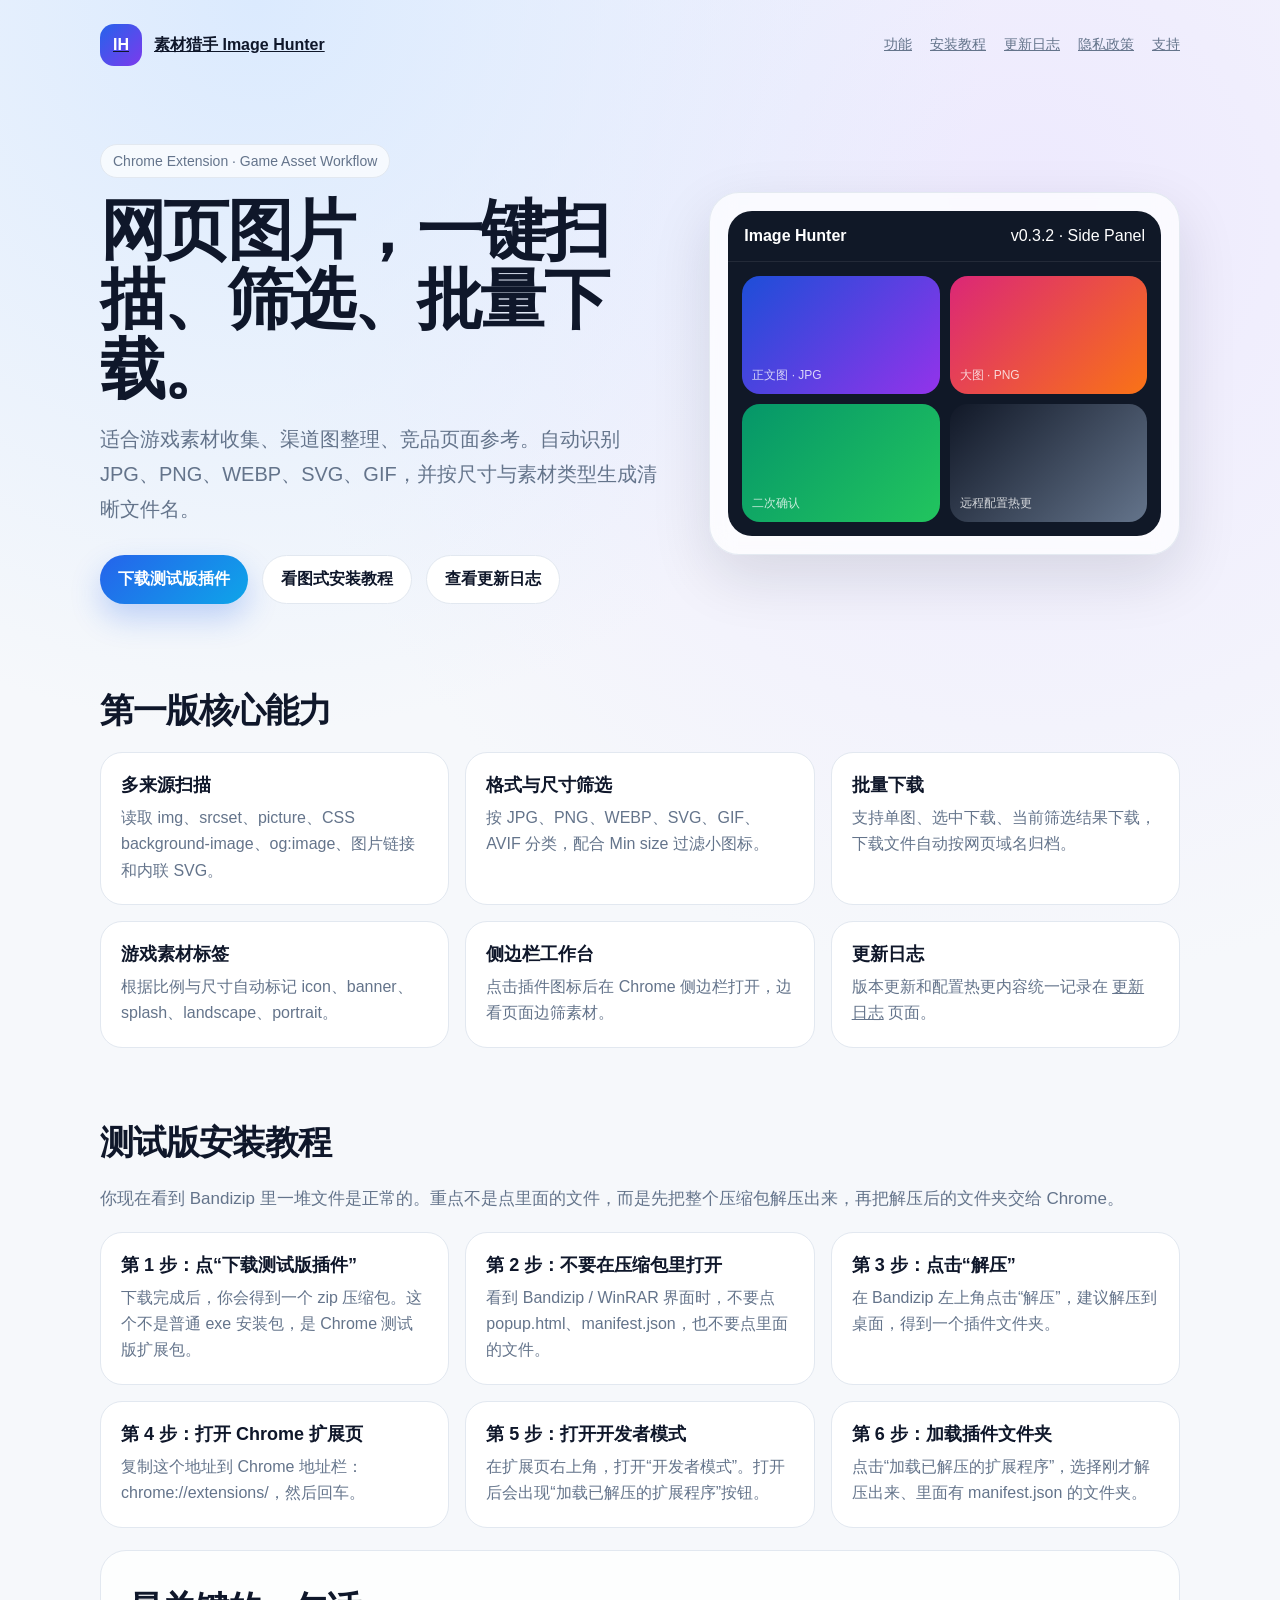
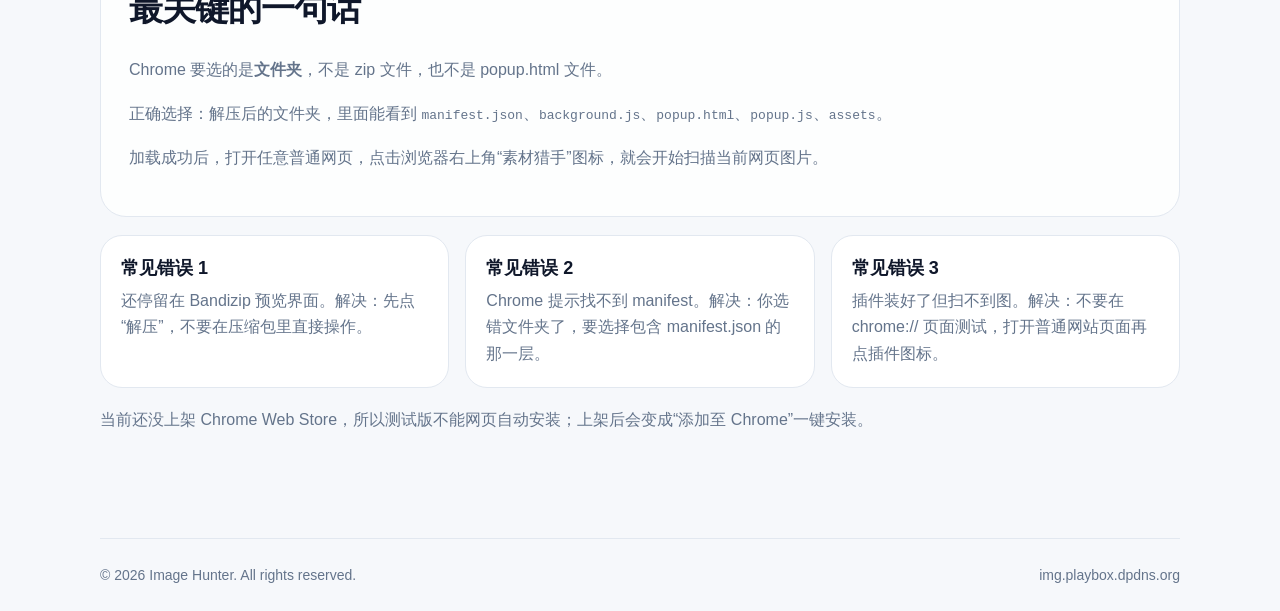
==== commit fd88f03b: "link changelog from homepage" ====
--- a/index.html
+++ b/index.html
@@ -14,6 +14,7 @@
       <div class="nav-links">
         <a href="#features">功能</a>
         <a href="#install">安装教程</a>
+        <a href="/changelog">更新日志</a>
         <a href="/privacy">隐私政策</a>
         <a href="/support">支持</a>
       </div>
@@ -27,16 +28,17 @@
         <div class="actions">
           <a class="btn primary" href="https://github.com/wangmiao033/img.playbox.dpdns.org/archive/refs/heads/plugin.zip">下载测试版插件</a>
           <a class="btn secondary" href="#install">看图式安装教程</a>
+          <a class="btn secondary" href="/changelog">查看更新日志</a>
         </div>
       </div>
       <div class="product-card">
         <div class="mock" aria-hidden="true">
-          <div class="mock-top"><strong>Image Hunter</strong><span>134 images</span></div>
+          <div class="mock-top"><strong>Image Hunter</strong><span>v0.3.2 · Side Panel</span></div>
           <div class="mock-grid">
-            <div class="tile" data-size="1920 × 1080 · JPG"></div>
-            <div class="tile" data-size="512 × 512 · PNG"></div>
-            <div class="tile" data-size="1080 × 2400 · WEBP"></div>
-            <div class="tile" data-size="300 × 300 · SVG"></div>
+            <div class="tile" data-size="正文图 · JPG"></div>
+            <div class="tile" data-size="大图 · PNG"></div>
+            <div class="tile" data-size="二次确认"></div>
+            <div class="tile" data-size="远程配置热更"></div>
           </div>
         </div>
       </div>
@@ -49,8 +51,8 @@
         <article class="card"><h3>格式与尺寸筛选</h3><p>按 JPG、PNG、WEBP、SVG、GIF、AVIF 分类，配合 Min size 过滤小图标。</p></article>
         <article class="card"><h3>批量下载</h3><p>支持单图、选中下载、当前筛选结果下载，下载文件自动按网页域名归档。</p></article>
         <article class="card"><h3>游戏素材标签</h3><p>根据比例与尺寸自动标记 icon、banner、splash、landscape、portrait。</p></article>
-        <article class="card"><h3>测试版说明</h3><p>当前为本地测试版，适合内部体验；正式版上架 Chrome Web Store 后可一键安装。</p></article>
-        <article class="card"><h3>上架准备</h3><p>已准备 Chrome Web Store 描述、隐私政策与支持页基础文案。</p></article>
+        <article class="card"><h3>侧边栏工作台</h3><p>点击插件图标后在 Chrome 侧边栏打开，边看页面边筛素材。</p></article>
+        <article class="card"><h3>更新日志</h3><p>版本更新和配置热更内容统一记录在 <a href="/changelog">更新日志</a> 页面。</p></article>
       </div>
     </section>
 
@@ -89,4 +91,4 @@
     </footer>
   </div>
 </body>
-</html>
+</html>
